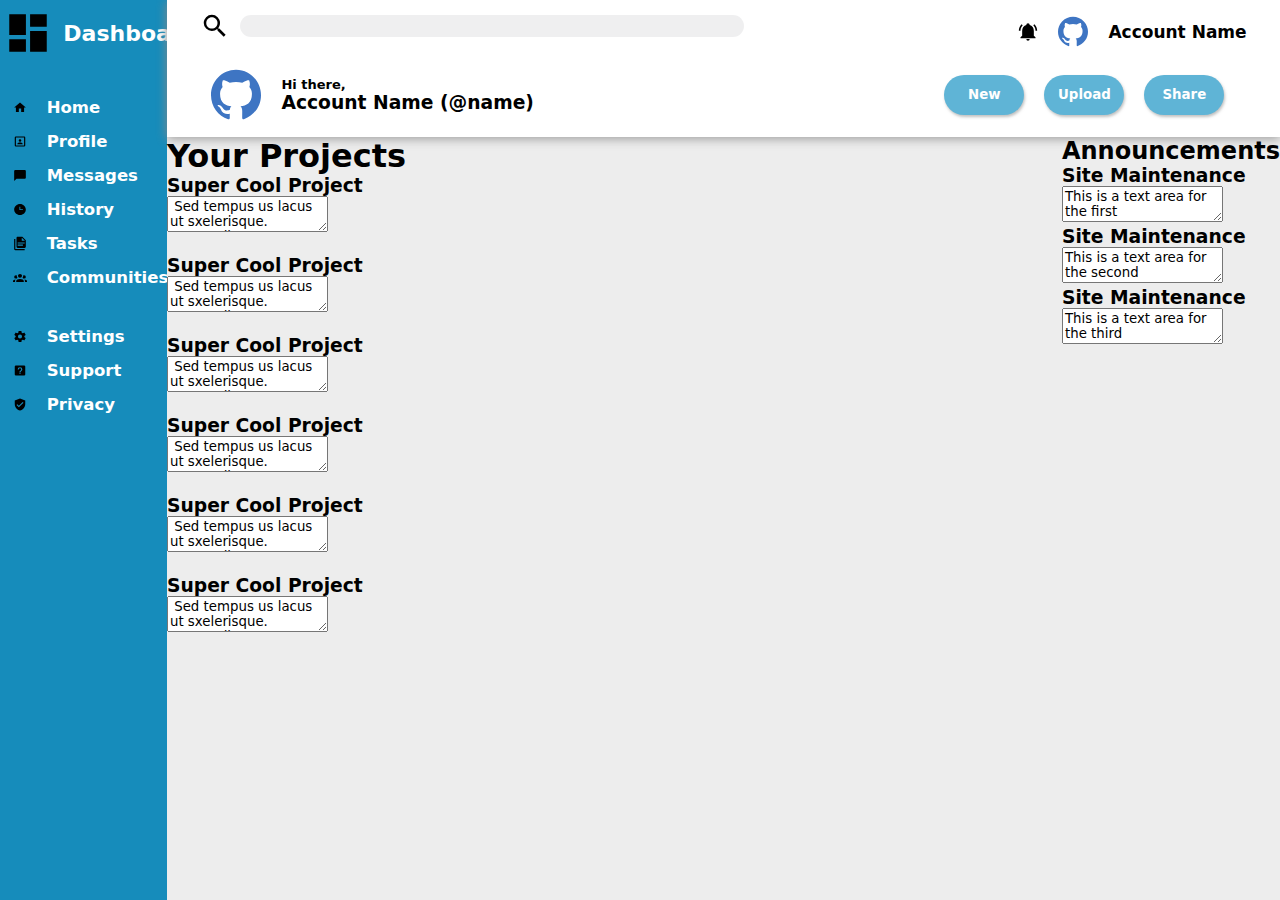
==== Dashboard.html @ 16a6ea6a "half completed project" ====
<!DOCTYPE html>
<html lang="en">
  <head>
    <meta charset="UTF-8" />
    <meta name="viewport" content="width=device-width, initial-scale=1.0" />
    <title>Dashboard</title>
    <link rel="stylesheet" href="Dashboard.css" />
    <style>
      @import url("https://fonts.googleapis.com/css2?family=Roboto:ital,wght@0,100;0,300;0,400;0,500;0,700;0,900;1,100;1,300;1,400;1,500;1,700;1,900&display=swap");
    </style>
  </head>
  <body>
    <div class="dashboard">
      <div class="menu">
        <div class="dashboardHeader">
          <img id="imageMenu" src="./img/dashboardimg.svg" />
          <h1>Dashboard</h1>
        </div>
        <div class="dashboardDetails">
          <div class="house">
            <img id="imageMenu" src="./img/home.svg" />
            <h2>Home</h2>
          </div>
          <div class="profile">
            <img id="imageMenu" src="./img/account-box-outline.svg" />
            <h2>Profile</h2>
          </div>
          <div class="messages">
            <img id="imageMenu" src="./img/message.svg" />
            <h2>Messages</h2>
          </div>
          <div class="history">
            <img id="imageMenu" src="./img/clock-time-three.svg" />
            <h2>History</h2>
          </div>
          <div class="tasks">
            <img id="imageMenu" src="./img/file-document-multiple.svg" />
            <h2>Tasks</h2>
          </div>
          <div class="communities">
            <img id="imageMenu" src="./img/account-group.svg" />
            <h2>Communities</h2>
          </div>
        </div>
        <div class="dashboardSettings">
          <div class="settings">
            <img id="imageMenu" src="./img/cog.svg" />
            <h2>Settings</h2>
          </div>
          <div class="support">
            <img id="imageMenu" src="./img/help-box.svg" />
            <h2>Support</h2>
          </div>
          <div class="privacy">
            <img id="imageMenu" src="./img/shield-check.svg" />
            <h2>Privacy</h2>
          </div>
        </div>
      </div>
      <div class="generalAccount">
        <div class="header">
          <div class="topHeader">
            <div class="searchHeader">
              <img src="./img/magnify.svg" width="30" />
              <input class="searchBox" />
            </div>
            <div class="accountHeader">
              <img src="./img/bell-ring.svg" width="20" />
              <img src="./img/github-color-svgrepo-com.svg" width="30" />
              <h1 class="namePlacement">Account Name</h1>
            </div>
          </div>
          <div class="bottomHeader">
            <div class="accountName">
              <img src="./img/github-color-svgrepo-com.svg" width="50" />
              <div class="accountDetails">
                <h3 class="greetings">Hi there,</h3>
                <h3>Account Name (@name)</h3>
              </div>
            </div>
            <div class="buttons">
              <button style="color: white">New</button>
              <button style="color: white">Upload</button>
              <button style="color: white">Share</button>
            </div>
          </div>
        </div>
        <div class="projectCards">
          <div class="projects">
            <h1 class="titleOfProjectCards">Your Projects</h1>
            <div class="cards">
              <div class="yellowLine"></div>
              <div class="card">
                <h3>Super Cool Project</h3>
                <textarea>
 Sed tempus us lacus ut sxelerisque. Suspendisse sollicitudin nibh erat , id facillisis felis accumsan nec.</textarea
                >
                <div class="cardImages">
                  <img favorite />
                  <img eye />
                  <img share />
                </div>
              </div>
            </div>
            <div class="cards">
              <div class="yellowLine"></div>
              <div class="card">
                <h3>Super Cool Project</h3>
                <textarea>
 Sed tempus us lacus ut sxelerisque. Suspendisse sollicitudin nibh erat , id facillisis felis accumsan nec.</textarea
                >
                <div class="cardImages">
                  <img favorite />
                  <img eye />
                  <img share />
                </div>
              </div>
            </div>
            <div class="cards">
              <div class="yellowLine"></div>
              <div class="card">
                <h3>Super Cool Project</h3>
                <textarea>
 Sed tempus us lacus ut sxelerisque. Suspendisse sollicitudin nibh erat , id facillisis felis accumsan nec.</textarea
                >
                <div class="cardImages">
                  <img favorite />
                  <img eye />
                  <img share />
                </div>
              </div>
            </div>
            <div class="cards">
              <div class="yellowLine"></div>
              <div class="card">
                <h3>Super Cool Project</h3>
                <textarea>
 Sed tempus us lacus ut sxelerisque. Suspendisse sollicitudin nibh erat , id facillisis felis accumsan nec.</textarea
                >
                <div class="cardImages">
                  <img favorite />
                  <img eye />
                  <img share />
                </div>
              </div>
            </div>
            <div class="cards">
              <div class="yellowLine"></div>
              <div class="card">
                <h3>Super Cool Project</h3>
                <textarea>
 Sed tempus us lacus ut sxelerisque. Suspendisse sollicitudin nibh erat , id facillisis felis accumsan nec.</textarea
                >
                <div class="cardImages">
                  <img favorite />
                  <img eye />
                  <img share />
                </div>
              </div>
            </div>
            <div class="cards">
              <div class="yellowLine"></div>
              <div class="card">
                <h3>Super Cool Project</h3>
                <textarea>
 Sed tempus us lacus ut sxelerisque. Suspendisse sollicitudin nibh erat , id facillisis felis accumsan nec.</textarea
                >
                <div class="cardImages">
                  <img favorite />
                  <img eye />
                  <img share />
                </div>
              </div>
            </div>
          </div>
          <div class="more">
            <div class="announcementBox">
              <h2>Announcements</h2>
              <div class="announcementDetails">
                <div class="announcementOne">
                  <h3>Site Maintenance</h3>
                  <textarea>
This is a text area for the first announcement so below will probably will be the second announcement.</textarea
                  >
                </div>
                <div class="announcementTwo">
                  <h3>Site Maintenance</h3>
                  <textarea>
This is a text area for the second announcement so below will probably will be the third announcement.</textarea
                  >
                </div>
                <div class="announcementThree">
                  <h3>Site Maintenance</h3>
                  <textarea>
This is a text area for the third announcement so below will probably will be the i dont know..</textarea
                  >
                </div>
              </div>
            </div>
          </div>
        </div>
      </div>
    </div>
  </body>
</html>
---- Dashboard.css ----
* {
  margin: 0;
  font-family: system-ui, -apple-system, BlinkMacSystemFont, "Segoe UI", Roboto,
    Oxygen, Ubuntu, Cantarell, "Open Sans", "Helvetica Neue", sans-serif;
}
body {
  min-height: 100vh;
}
.dashboard {
  display: flex;
}
.menu {
  display: flex;
  flex-direction: column;
  min-height: 100vh;
  width: 15%;
  gap: 40px;
  background-color: rgb(22, 140, 187);
}
.generalAccount {
  display: flex;
  flex-direction: column;
  width: 100%;
}
.dashboardHeader {
  display: flex;
  width: 50px;
  gap: 10px;
  margin-top: 5%;
  margin-left: 2%;
  color: white;
  font-size: 11px;
  align-items: center;
}
.dashboardDetails {
  display: flex;
  flex-direction: column;
  gap: 15px;
}
.house {
  display: flex;
  width: 8%;
  margin-left: 8%;
  gap: 20px;
  color: white;
  font-size: 11px;
}
.profile {
  display: flex;
  width: 8%;
  margin-left: 8%;
  gap: 20px;
  color: white;
  font-size: 11px;
}
.messages {
  display: flex;
  width: 8%;
  margin-left: 8%;
  gap: 20px;
  color: white;
  font-size: 11px;
}
.history {
  display: flex;
  width: 8%;
  margin-left: 8%;
  gap: 20px;
  color: white;
  font-size: 11px;
}
.tasks {
  display: flex;
  width: 8%;
  margin-left: 8%;
  gap: 20px;
  color: white;
  font-size: 11px;
}
.communities {
  display: flex;
  width: 8%;
  margin-left: 8%;
  gap: 20px;
  color: white;
  font-size: 11px;
}
.dashboardSettings {
  display: flex;
  flex-direction: column;
  gap: 15px;
}
.settings {
  display: flex;
  width: 8%;
  margin-left: 8%;
  gap: 20px;
  color: white;
  font-size: 11px;
}
.support {
  display: flex;
  width: 8%;
  margin-left: 8%;
  gap: 20px;
  color: white;
  font-size: 11px;
}
.privacy {
  display: flex;
  width: 8%;
  margin-left: 8%;
  gap: 20px;
  color: white;
  font-size: 11px;
}
.header {
  display: flex;
  flex-direction: column;
  box-shadow: 0px 2px 10px #888888;
}
.topHeader {
  display: flex;
  justify-content: space-between;
}
.searchHeader {
  display: flex;
  padding: 1% 3%;
  gap: 10px;
  align-items: center;
}
.searchBox {
  height: 20px;
  width: 500px;
  background-color: rgba(234, 234, 235, 0.747);
  border-radius: 25px;
  border-style: none;
}
.accountHeader {
  display: flex;
  padding-right: 3%;
  padding-top: 1%;
  gap: 20px;
}
.namePlacement {
  display: flex;
  font-size: 17px;
  align-items: center;
}
.bottomHeader {
  display: flex;
  justify-content: space-between;
  width: 100%;
}
.accountName {
  display: flex;
  padding: 1% 4%;
  gap: 20px;
  width: 30%;
}
.accountDetails {
  display: flex;
  flex-direction: column;
  justify-content: center;
}
.greetings {
  font-size: 13px;
}
.buttons {
  display: flex;
  justify-content: flex-end;
  align-items: center;
  padding: 2% 5%;
  gap: 20px;
}
button {
  background-color: rgb(95, 180, 214);
  border-radius: 25px;
  border-style: none;
  height: 40px;
  width: 80px;
  box-shadow: 1px 2px 3px #8888;
  font-weight: 900;
}
.projectCards {
  display: flex;
  justify-content: space-between;
  background-color: rgba(201, 201, 201, 0.336);
  height: 100%;
}
.projects {
  display: flex;
  flex-direction: column;
  flex-wrap: wrap;
}
.titleOfProjectCards {
}
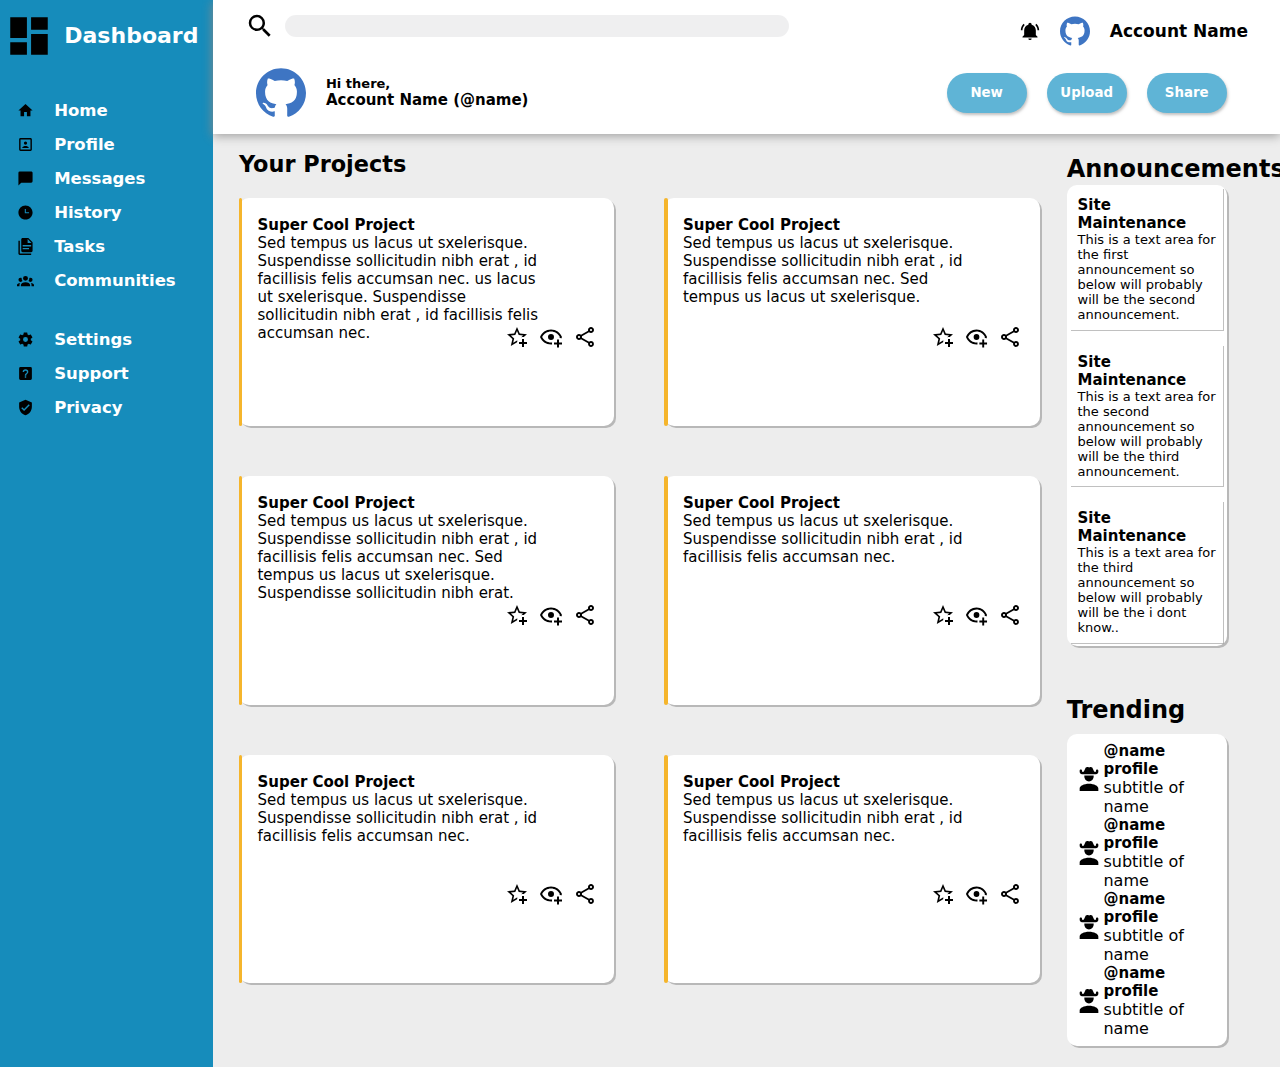
==== commit 058ed92e: "completed Project" ====
--- a/Dashboard.html
+++ b/Dashboard.html
@@ -87,115 +87,181 @@
         </div>
         <div class="projectCards">
           <div class="projects">
-            <h1 class="titleOfProjectCards">Your Projects</h1>
-            <div class="cards">
-              <div class="yellowLine"></div>
-              <div class="card">
-                <h3>Super Cool Project</h3>
-                <textarea>
- Sed tempus us lacus ut sxelerisque. Suspendisse sollicitudin nibh erat , id facillisis felis accumsan nec.</textarea
-                >
-                <div class="cardImages">
-                  <img favorite />
-                  <img eye />
-                  <img share />
-                </div>
-              </div>
-            </div>
-            <div class="cards">
-              <div class="yellowLine"></div>
-              <div class="card">
-                <h3>Super Cool Project</h3>
-                <textarea>
- Sed tempus us lacus ut sxelerisque. Suspendisse sollicitudin nibh erat , id facillisis felis accumsan nec.</textarea
-                >
-                <div class="cardImages">
-                  <img favorite />
-                  <img eye />
-                  <img share />
-                </div>
-              </div>
-            </div>
-            <div class="cards">
-              <div class="yellowLine"></div>
-              <div class="card">
-                <h3>Super Cool Project</h3>
-                <textarea>
- Sed tempus us lacus ut sxelerisque. Suspendisse sollicitudin nibh erat , id facillisis felis accumsan nec.</textarea
-                >
-                <div class="cardImages">
-                  <img favorite />
-                  <img eye />
-                  <img share />
-                </div>
-              </div>
-            </div>
-            <div class="cards">
-              <div class="yellowLine"></div>
-              <div class="card">
-                <h3>Super Cool Project</h3>
-                <textarea>
- Sed tempus us lacus ut sxelerisque. Suspendisse sollicitudin nibh erat , id facillisis felis accumsan nec.</textarea
-                >
-                <div class="cardImages">
-                  <img favorite />
-                  <img eye />
-                  <img share />
-                </div>
-              </div>
-            </div>
-            <div class="cards">
-              <div class="yellowLine"></div>
-              <div class="card">
-                <h3>Super Cool Project</h3>
-                <textarea>
- Sed tempus us lacus ut sxelerisque. Suspendisse sollicitudin nibh erat , id facillisis felis accumsan nec.</textarea
-                >
-                <div class="cardImages">
-                  <img favorite />
-                  <img eye />
-                  <img share />
-                </div>
-              </div>
-            </div>
-            <div class="cards">
-              <div class="yellowLine"></div>
-              <div class="card">
-                <h3>Super Cool Project</h3>
-                <textarea>
- Sed tempus us lacus ut sxelerisque. Suspendisse sollicitudin nibh erat , id facillisis felis accumsan nec.</textarea
-                >
-                <div class="cardImages">
-                  <img favorite />
-                  <img eye />
-                  <img share />
+            <div class="titleProject">
+              <h1 class="titleOfProjectCards">Your Projects</h1>
+            </div>
+            <div class="groupCards">
+              <div class="cards">
+                <div class="yellowLine"></div>
+                <div class="card">
+                  <div class="cardText">
+                  <h3>Super Cool Project</h3>
+                  <p class="cardBox">
+                    Sed tempus us lacus ut sxelerisque. Suspendisse sollicitudin
+                    nibh erat , id facillisis felis accumsan nec. us lacus ut sxelerisque. Suspendisse sollicitudin
+                    nibh erat , id facillisis felis accumsan nec.
+                  </p>
+                </div>
+                  <div class="cardImages">
+                    <img src="./img/star-plus-outline.svg" width="7%" />
+                    <img src="./img/eye-plus-outline.svg"  width="7%" />
+                    <img src="./img/share-variant-outline.svg"  width="7%" />
+                  </div>
+                </div>
+              </div>
+              <div class="cards">
+                <div class="yellowLine"></div>
+                <div class="card">
+                  <div class="cardText">
+                  <h3>Super Cool Project</h3>
+                  <p class="cardBox">
+                    Sed tempus us lacus ut sxelerisque. Suspendisse sollicitudin
+                    nibh erat , id facillisis felis accumsan nec.  Sed tempus us lacus ut sxelerisque.
+                  </p>
+                </div>
+                  <div class="cardImages">
+                    <img src="./img/star-plus-outline.svg" width="7%" />
+                    <img src="./img/eye-plus-outline.svg"  width="7%" />
+                    <img src="./img/share-variant-outline.svg"  width="7%" />
+                  </div>
+                </div>
+              </div>
+              <div class="cards">
+                <div class="yellowLine"></div>
+                <div class="card">
+                  <div class="cardText">
+                  <h3 class="indivProjectTitle">Super Cool Project</h3>
+                  <p class="cardBox">
+                    Sed tempus us lacus ut sxelerisque. Suspendisse sollicitudin
+                    nibh erat , id facillisis felis accumsan nec. Sed tempus us lacus ut sxelerisque. Suspendisse sollicitudin
+                    nibh erat.
+                  </p>
+                </div>
+                  <div class="cardImages">
+                    <img src="./img/star-plus-outline.svg" width="7%" />
+                    <img src="./img/eye-plus-outline.svg"  width="7%" />
+                    <img src="./img/share-variant-outline.svg"  width="7%" />
+                  </div>
+                </div>
+              </div>
+              <div class="cards">
+                <div class="yellowLine"></div>
+                <div class="card">
+                  <div class="cardText">
+                  <h3 class="indivProjectTitle">Super Cool Project</h3>
+                  <p class="cardBox">
+                    Sed tempus us lacus ut sxelerisque. Suspendisse sollicitudin
+                    nibh erat , id facillisis felis accumsan nec.
+                  </p>
+                </div>
+                  <div class="cardImages">
+                    <img src="./img/star-plus-outline.svg" width="7%" />
+                    <img src="./img/eye-plus-outline.svg"  width="7%" />
+                    <img src="./img/share-variant-outline.svg"  width="7%" />
+                  </div>
+                </div>
+              </div>
+              <div class="cards">
+                <div class="yellowLine"></div>
+                <div class="card">
+                  <div class="cardText">
+                  <h3 class="indivProjectTitle">Super Cool Project</h3>
+                  <p class="cardBox">
+                    Sed tempus us lacus ut sxelerisque. Suspendisse sollicitudin
+                    nibh erat , id facillisis felis accumsan nec.
+                  </p>
+                </div>
+                  <div class="cardImages">
+                    <img src="./img/star-plus-outline.svg" width="7%" />
+                    <img src="./img/eye-plus-outline.svg"  width="7%" />
+                    <img src="./img/share-variant-outline.svg"  width="7%" />
+                  </div>
+                </div>
+              </div>
+              <div class="cards">
+                <div class="yellowLine"></div>
+                <div class="card">
+                  <div class="cardText">
+                  <h3 class="indivProjectTitle">Super Cool Project</h3>
+                  <p class="cardBox">
+                    Sed tempus us lacus ut sxelerisque. Suspendisse sollicitudin
+                    nibh erat , id facillisis felis accumsan nec.
+                  </p>
+                </div>
+                  <div class="cardImages">
+                    <img src="./img/star-plus-outline.svg" width="7%" />
+                    <img src="./img/eye-plus-outline.svg"  width="7%" />
+                    <img src="./img/share-variant-outline.svg"  width="7%" />
+                  </div>
                 </div>
               </div>
             </div>
           </div>
           <div class="more">
-            <div class="announcementBox">
+            <div class="announcementContainer">
               <h2>Announcements</h2>
+              <div class="announcementBox">
               <div class="announcementDetails">
                 <div class="announcementOne">
                   <h3>Site Maintenance</h3>
-                  <textarea>
-This is a text area for the first announcement so below will probably will be the second announcement.</textarea
+                  <p>
+This is a text area for the first announcement so below will probably will be the second announcement.</p
                   >
                 </div>
                 <div class="announcementTwo">
                   <h3>Site Maintenance</h3>
-                  <textarea>
-This is a text area for the second announcement so below will probably will be the third announcement.</textarea
+                  <p>
+This is a text area for the second announcement so below will probably will be the third announcement.</p
                   >
                 </div>
                 <div class="announcementThree">
                   <h3>Site Maintenance</h3>
-                  <textarea>
-This is a text area for the third announcement so below will probably will be the i dont know..</textarea
+                  <p>
+This is a text area for the third announcement so below will probably will be the i dont know..</p
                   >
                 </div>
               </div>
+            </div>
+          </div>
+          <div class="trendingContainer">
+          <h2>Trending</h2>
+            <div class="trending">
+              <div class="trendingProfiles">
+                <div class="firstProfile">
+                <img src="./img/account-cowboy-hat.svg" width="20%">
+                <div class="trendingNameProfile">
+                  <h3>@name profile</h3>
+                  <p>subtitle of name</p>
+                </div>
+              </div>
+            </div>
+            <div class="secondProfile">
+              <img src="./img/account-cowboy-hat.svg" width="20%">
+              <div class="trendingNameProfile">
+                <h3>@name profile</h3>
+                <p>subtitle of name</p>
+              </div>
+            </div>
+            <div class="thirdProfile">
+              <img src="./img/account-cowboy-hat.svg" width="20%">
+              <div class="trendingNameProfile">
+                <h3>@name profile</h3>
+                <p>subtitle of name</p>
+              </div>
+            </div>
+            
+          
+          <div class="fourthProfile">
+            <img src="./img/account-cowboy-hat.svg" width="20%">
+            <div class="trendingNameProfile">
+              <h3>@name profile</h3>
+              <p>subtitle of name</p>
+            </div>
+          </div>
+          </div>
+      </div>
+    </div>
+  </div>
             </div>
           </div>
         </div>
--- a/Dashboard.css
+++ b/Dashboard.css
@@ -13,7 +13,7 @@
   display: flex;
   flex-direction: column;
   min-height: 100vh;
-  width: 15%;
+  width: 20%;
   gap: 40px;
   background-color: rgb(22, 140, 187);
 }
@@ -184,7 +184,6 @@
 }
 .projectCards {
   display: flex;
-  justify-content: space-between;
   background-color: rgba(201, 201, 201, 0.336);
   height: 100%;
 }
@@ -192,6 +191,138 @@
   display: flex;
   flex-direction: column;
   flex-wrap: wrap;
-}
-.titleOfProjectCards {
-}
+  height: 100%;
+  width: 80%;
+}
+.titleProject {
+  font-size: 70%;
+  margin-top: 2%;
+  margin-left: 3%;
+  height: 5%;
+}
+.groupCards {
+  display: flex;
+  flex-wrap: wrap;
+  gap: 50px;
+  width: 110%;
+  height: 70%;
+  margin-left: 3%;
+}
+.cards {
+  display: flex;
+  width: 40%;
+  height: 35%;
+  gap: 15px;
+  border-style: none;
+  background-color: white;
+  border-radius: 10px;
+  box-shadow: 2px 2px #8888;
+}
+.card {
+  display: flex;
+  flex-direction: column;
+  height: 100%;
+  width: 100%;
+}
+.indivProjectTitle {
+  display: flex;
+  flex-direction: column;
+}
+.cardImages {
+  display: flex;
+  align-items: end;
+  justify-content: end;
+  margin-top: 5%;
+  margin-right: 5%;
+  padding-bottom: 4%;
+  gap: 10px;
+}
+.cardText {
+  display: flex;
+  flex-direction: column;
+  padding-top: 5%;
+  height: 40%;
+  font-size: 15px;
+}
+.cardBox {
+  display: flex;
+  width: 80%;
+  font-weight: 500;
+  font-family: system-ui, -apple-system, BlinkMacSystemFont, "Segoe UI", Roboto,
+    Oxygen, Ubuntu, Cantarell, "Open Sans", "Helvetica Neue", sans-serif;
+}
+.yellowLine {
+  background-color: rgb(245, 181, 44);
+  width: 1%;
+  border-radius: 20px;
+}
+
+.more {
+  padding-top: 2%;
+  padding-bottom: 2%;
+  padding-right: 5%;
+  height: 91%;
+  width: 15%;
+  display: flex;
+  flex-direction: column;
+  gap: 50px;
+}
+.announcementContainer {
+  display: flex;
+  flex-direction: column;
+  gap: 2px;
+}
+.announcementBox {
+  display: flex;
+  background-color: white;
+  border-radius: 10px;
+  box-shadow: 2px 2px #8888;
+  font-size: 13px;
+  padding: 2%;
+}
+
+.announcementDetails {
+  display: flex;
+  flex-direction: column;
+  gap: 15px;
+}
+.announcementOne {
+  padding: 5%;
+  box-shadow: 1px 1px #8888;
+}
+.announcementTwo {
+  padding: 5%;
+  box-shadow: 1px 1px #8888;
+}
+.announcementThree {
+  padding: 5%;
+  box-shadow: 1px 1px #8888;
+}
+.trendingContainer {
+  display: flex;
+  flex-direction: column;
+  gap: 10px;
+}
+.trending {
+  display: flex;
+  padding: 5%;
+  flex-direction: column;
+  background-color: white;
+  border-radius: 10px;
+  box-shadow: 2px 2px #8888;
+}
+.secondProfile {
+  display: flex;
+}
+.thirdProfile {
+  display: flex;
+}
+.fourthProfile {
+  display: flex;
+}
+.firstProfile {
+  display: flex;
+}
+h3 {
+  font-size: 15px;
+}
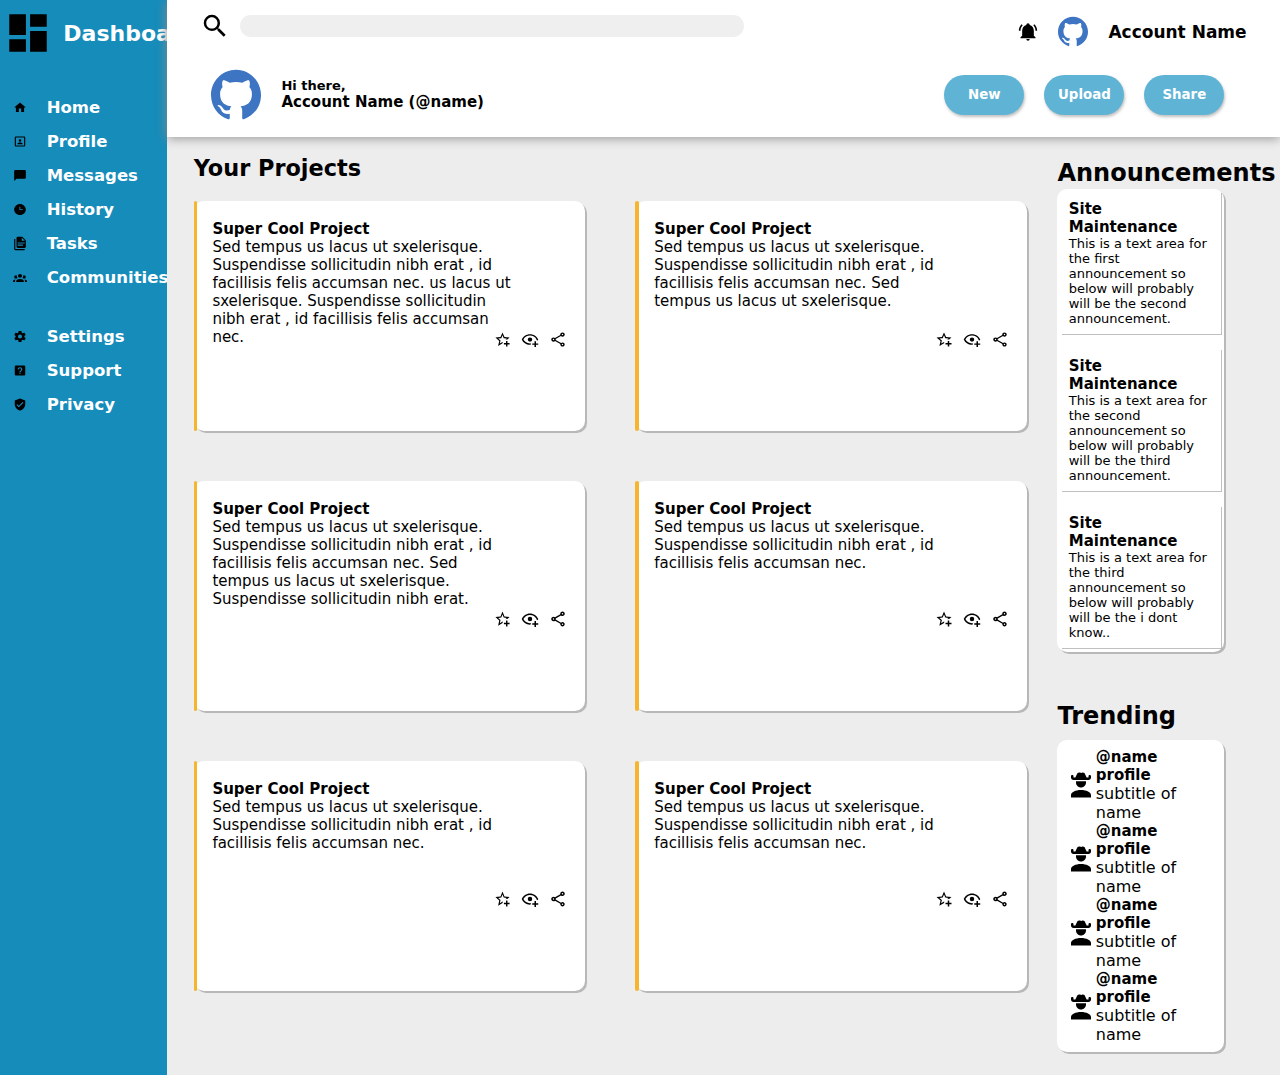
==== commit bd035d7d: "Completed Project" ====
--- a/Dashboard.html
+++ b/Dashboard.html
@@ -103,9 +103,9 @@
                   </p>
                 </div>
                   <div class="cardImages">
-                    <img src="./img/star-plus-outline.svg" width="7%" />
-                    <img src="./img/eye-plus-outline.svg"  width="7%" />
-                    <img src="./img/share-variant-outline.svg"  width="7%" />
+                    <img src="./img/star-plus-outline.svg" width="5%" />
+                    <img src="./img/eye-plus-outline.svg"  width="5%" />
+                    <img src="./img/share-variant-outline.svg"  width="5%" />
                   </div>
                 </div>
               </div>
@@ -120,9 +120,9 @@
                   </p>
                 </div>
                   <div class="cardImages">
-                    <img src="./img/star-plus-outline.svg" width="7%" />
-                    <img src="./img/eye-plus-outline.svg"  width="7%" />
-                    <img src="./img/share-variant-outline.svg"  width="7%" />
+                    <img src="./img/star-plus-outline.svg" width="5%" />
+                    <img src="./img/eye-plus-outline.svg"  width="5%" />
+                    <img src="./img/share-variant-outline.svg"  width="5%" />
                   </div>
                 </div>
               </div>
@@ -138,60 +138,60 @@
                   </p>
                 </div>
                   <div class="cardImages">
-                    <img src="./img/star-plus-outline.svg" width="7%" />
-                    <img src="./img/eye-plus-outline.svg"  width="7%" />
-                    <img src="./img/share-variant-outline.svg"  width="7%" />
-                  </div>
-                </div>
-              </div>
-              <div class="cards">
-                <div class="yellowLine"></div>
-                <div class="card">
-                  <div class="cardText">
-                  <h3 class="indivProjectTitle">Super Cool Project</h3>
-                  <p class="cardBox">
-                    Sed tempus us lacus ut sxelerisque. Suspendisse sollicitudin
-                    nibh erat , id facillisis felis accumsan nec.
-                  </p>
-                </div>
-                  <div class="cardImages">
-                    <img src="./img/star-plus-outline.svg" width="7%" />
-                    <img src="./img/eye-plus-outline.svg"  width="7%" />
-                    <img src="./img/share-variant-outline.svg"  width="7%" />
-                  </div>
-                </div>
-              </div>
-              <div class="cards">
-                <div class="yellowLine"></div>
-                <div class="card">
-                  <div class="cardText">
-                  <h3 class="indivProjectTitle">Super Cool Project</h3>
-                  <p class="cardBox">
-                    Sed tempus us lacus ut sxelerisque. Suspendisse sollicitudin
-                    nibh erat , id facillisis felis accumsan nec.
-                  </p>
-                </div>
-                  <div class="cardImages">
-                    <img src="./img/star-plus-outline.svg" width="7%" />
-                    <img src="./img/eye-plus-outline.svg"  width="7%" />
-                    <img src="./img/share-variant-outline.svg"  width="7%" />
-                  </div>
-                </div>
-              </div>
-              <div class="cards">
-                <div class="yellowLine"></div>
-                <div class="card">
-                  <div class="cardText">
-                  <h3 class="indivProjectTitle">Super Cool Project</h3>
-                  <p class="cardBox">
-                    Sed tempus us lacus ut sxelerisque. Suspendisse sollicitudin
-                    nibh erat , id facillisis felis accumsan nec.
-                  </p>
-                </div>
-                  <div class="cardImages">
-                    <img src="./img/star-plus-outline.svg" width="7%" />
-                    <img src="./img/eye-plus-outline.svg"  width="7%" />
-                    <img src="./img/share-variant-outline.svg"  width="7%" />
+                    <img src="./img/star-plus-outline.svg" width="5%" />
+                    <img src="./img/eye-plus-outline.svg"  width="5%" />
+                    <img src="./img/share-variant-outline.svg"  width="5%" />
+                  </div>
+                </div>
+              </div>
+              <div class="cards">
+                <div class="yellowLine"></div>
+                <div class="card">
+                  <div class="cardText">
+                  <h3 class="indivProjectTitle">Super Cool Project</h3>
+                  <p class="cardBox">
+                    Sed tempus us lacus ut sxelerisque. Suspendisse sollicitudin
+                    nibh erat , id facillisis felis accumsan nec.
+                  </p>
+                </div>
+                  <div class="cardImages">
+                    <img src="./img/star-plus-outline.svg" width="5%" />
+                    <img src="./img/eye-plus-outline.svg"  width="5%" />
+                    <img src="./img/share-variant-outline.svg"  width="5%" />
+                  </div>
+                </div>
+              </div>
+              <div class="cards">
+                <div class="yellowLine"></div>
+                <div class="card">
+                  <div class="cardText">
+                  <h3 class="indivProjectTitle">Super Cool Project</h3>
+                  <p class="cardBox">
+                    Sed tempus us lacus ut sxelerisque. Suspendisse sollicitudin
+                    nibh erat , id facillisis felis accumsan nec.
+                  </p>
+                </div>
+                  <div class="cardImages">
+                    <img src="./img/star-plus-outline.svg" width="5%" />
+                    <img src="./img/eye-plus-outline.svg"  width="5%" />
+                    <img src="./img/share-variant-outline.svg"  width="5%" />
+                  </div>
+                </div>
+              </div>
+              <div class="cards">
+                <div class="yellowLine"></div>
+                <div class="card">
+                  <div class="cardText">
+                  <h3 class="indivProjectTitle">Super Cool Project</h3>
+                  <p class="cardBox">
+                    Sed tempus us lacus ut sxelerisque. Suspendisse sollicitudin
+                    nibh erat , id facillisis felis accumsan nec.
+                  </p>
+                </div>
+                  <div class="cardImages">
+                    <img src="./img/star-plus-outline.svg" width="5%" />
+                    <img src="./img/eye-plus-outline.svg"  width="5%" />
+                    <img src="./img/share-variant-outline.svg"  width="5%" />
                   </div>
                 </div>
               </div>
--- a/Dashboard.css
+++ b/Dashboard.css
@@ -13,7 +13,7 @@
   display: flex;
   flex-direction: column;
   min-height: 100vh;
-  width: 20%;
+  width: 15%;
   gap: 40px;
   background-color: rgb(22, 140, 187);
 }
